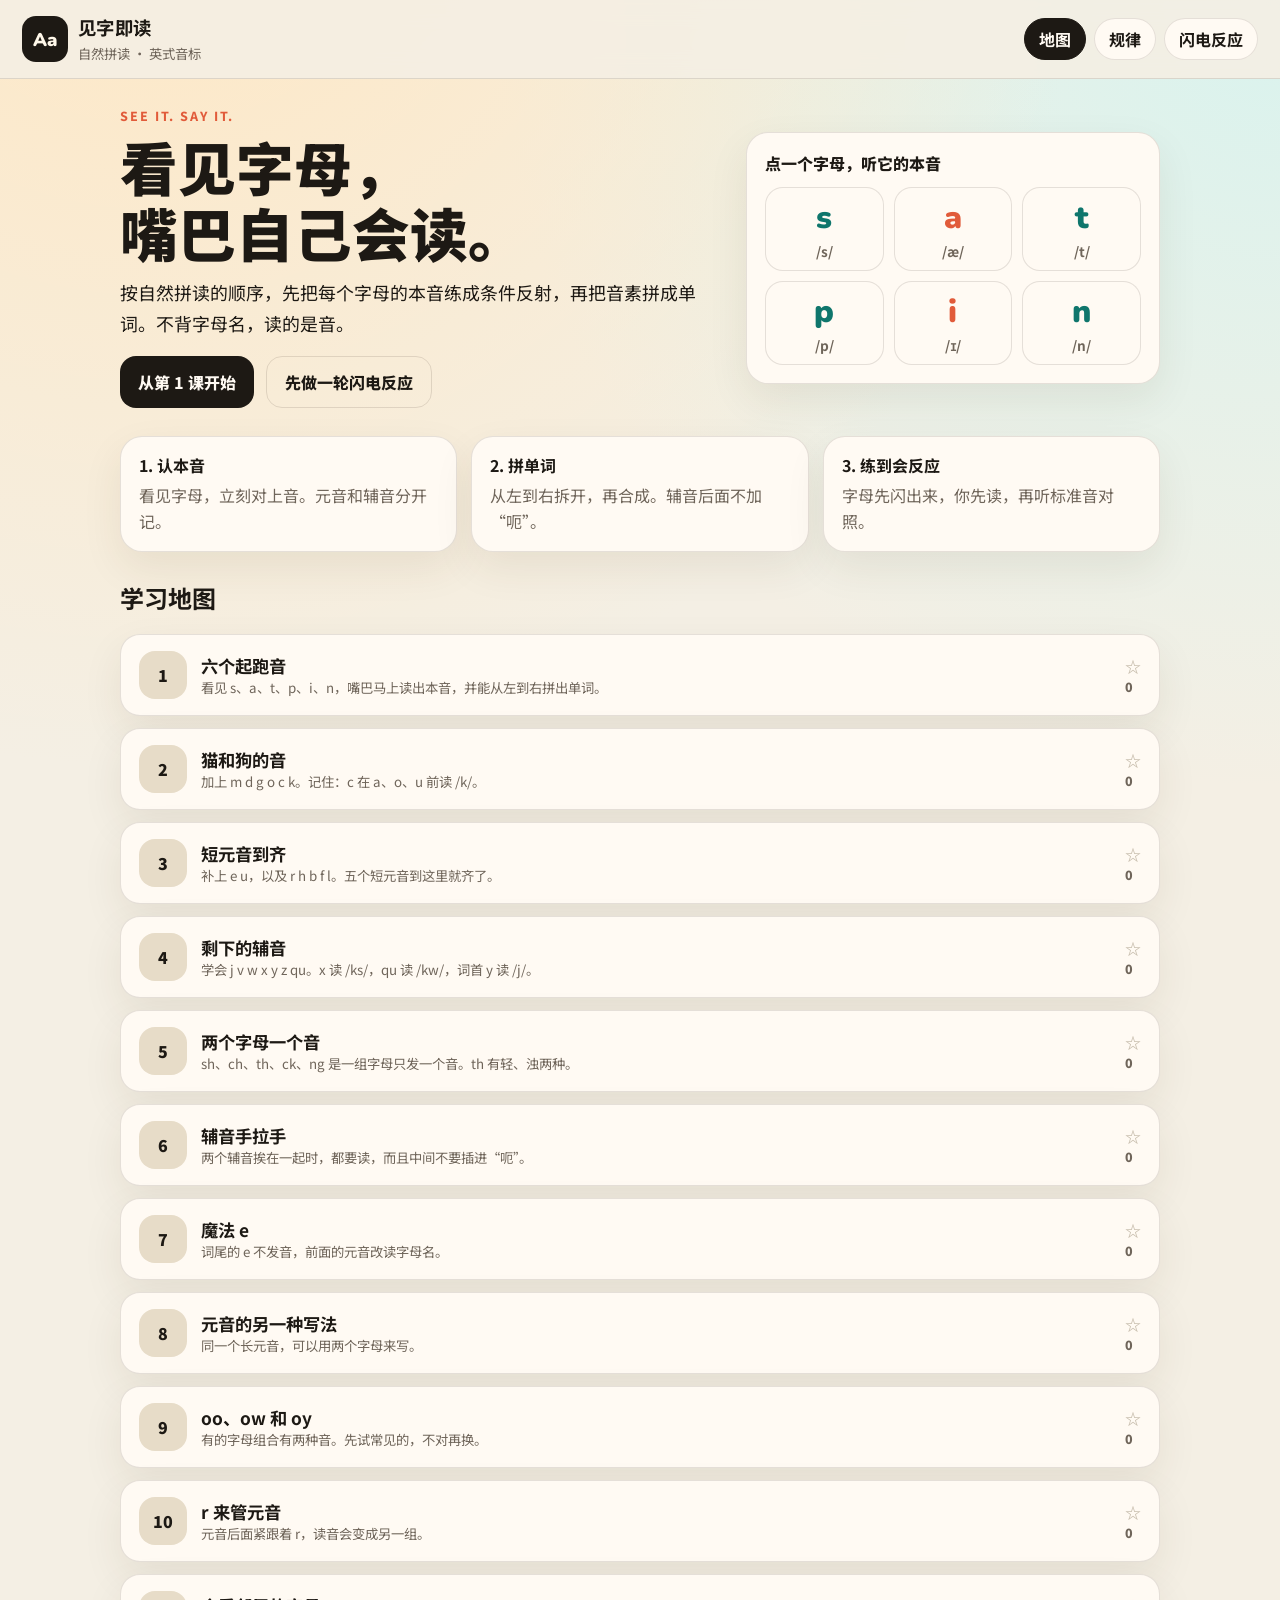
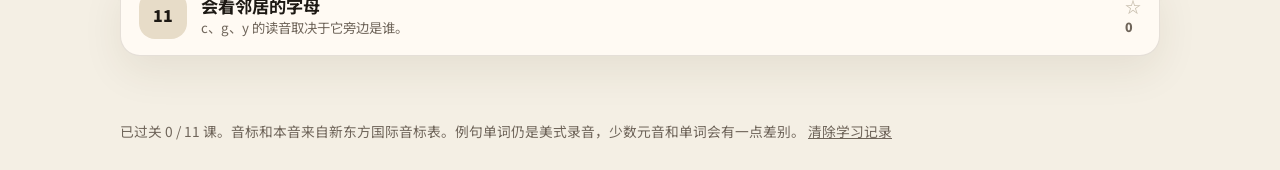
==== index.html @ 4225b6ac "init" ====
<!DOCTYPE html>
<html lang="zh-CN">
<head>
  <meta charset="UTF-8">
  <meta name="viewport" content="width=device-width, initial-scale=1">
  <title>见字即读 · 自然拼读</title>
  <link rel="icon" href="data:image/svg+xml,%3Csvg xmlns='http://www.w3.org/2000/svg' viewBox='0 0 64 64'%3E%3Crect rx='14' width='64' height='64' fill='%231d1914'/%3E%3Ctext x='32' y='42' text-anchor='middle' font-size='28' font-family='Arial' fill='%23fff8ea' font-weight='700'%3EAa%3C/text%3E%3C/svg%3E">
  <link rel="preconnect" href="https://fonts.googleapis.com">
  <link rel="preconnect" href="https://fonts.gstatic.com" crossorigin>
  <link href="https://fonts.googleapis.com/css2?family=Nunito:wght@800;900&family=Noto+Sans+SC:wght@500;700;900&display=swap" rel="stylesheet">
  <link rel="stylesheet" href="css/app.css?v=4">
</head>
<body>
  <div id="app"></div>
  <script src="js/data.js"></script>
  <script src="js/app.js"></script>
</body>
</html>
---- css/app.css ----
:root {
  --paper: #f4efe4;
  --paper-deep: #e7dcc8;
  --ink: #1d1914;
  --muted: #6f655a;
  --card: #fffaf3;
  --line: rgba(40, 30, 18, 0.12);
  --coral: #e15b3a;
  --teal: #0f766c;
  --violet: #5344a6;
  --gold: #b67912;
  --blend: #1d6a9a;
  --green: #1d7a45;
  --shadow: 0 16px 40px rgba(70, 46, 18, 0.08);
  --radius: 22px;
  font-family: "Noto Sans SC", "PingFang SC", "Nunito", "Avenir Next", sans-serif;
  color: var(--ink);
}

* { box-sizing: border-box; }

html, body { margin: 0; min-height: 100%; }

body {
  background:
    radial-gradient(circle at 12% -10%, #ffe7c2 0%, transparent 42%),
    radial-gradient(circle at 100% 0%, #d9f3ee 0%, transparent 36%),
    var(--paper);
  color: var(--ink);
}

button, input { font: inherit; color: inherit; }

button { cursor: pointer; }

button:focus-visible {
  outline: 3px solid #1d6a9a;
  outline-offset: 3px;
}

#app { min-height: 100vh; }

.topbar {
  position: sticky;
  top: 0;
  z-index: 5;
  display: flex;
  justify-content: space-between;
  align-items: center;
  gap: 16px;
  padding: 14px 22px;
  background: rgba(244, 239, 228, 0.9);
  backdrop-filter: blur(12px);
  border-bottom: 1px solid var(--line);
}

.brand, .text-btn, .back {
  display: inline-flex;
  align-items: center;
  gap: 10px;
  background: transparent;
  border: 0;
  padding: 0;
  text-align: left;
}

.brand strong { display: block; font-size: 1.15rem; letter-spacing: 0.02em; }
.brand small, .muted, .status { color: var(--muted); }

.logo {
  width: 46px;
  height: 46px;
  border-radius: 14px;
  display: grid;
  place-items: center;
  background: var(--ink);
  color: #fff8ea;
  font-family: Nunito, "Avenir Next", sans-serif;
  font-weight: 900;
  font-size: 1.15rem;
}

.topbar nav { display: flex; gap: 8px; flex-wrap: wrap; }

.topbar nav button, .shelf-btn, .choice, .mini, .demo-tile, .path-card, .rule-card, .speed-btn {
  border: 1.5px solid var(--line);
  background: var(--card);
  border-radius: 999px;
}

.topbar nav button { padding: 8px 14px; font-weight: 700; }
.topbar nav button.on { background: var(--ink); color: #fffaf3; border-color: var(--ink); }

main { max-width: 1080px; margin: 0 auto; padding: 28px 20px 64px; }

.hero { display: grid; grid-template-columns: 1.3fr 0.9fr; gap: 28px; align-items: center; }
.kicker { letter-spacing: 0.16em; text-transform: uppercase; font-size: 0.78rem; color: var(--coral); font-weight: 800; margin: 0 0 8px; }
h1 { font-size: clamp(2.2rem, 5vw, 3.6rem); line-height: 1.15; margin: 0 0 12px; font-weight: 900; }
.lead { font-size: 1.12rem; line-height: 1.7; margin: 0 0 18px; }
.hero-actions, .pager, .controls, .listens, .action-grid { display: flex; flex-wrap: wrap; gap: 12px; }

.btn {
  border: 0;
  border-radius: 16px;
  padding: 13px 18px;
  font-weight: 800;
  background: var(--ink);
  color: #fffaf3;
}
.btn.light { background: transparent; color: var(--ink); border: 1.5px solid var(--line); }
.btn-blend { background: var(--green); color: white; border: 0; border-radius: 16px; padding: 13px 18px; font-weight: 800; }
.btn-sound { background: var(--teal); color: white; border: 0; border-radius: 16px; padding: 13px 18px; font-weight: 800; }
.btn:disabled { opacity: 0.4; cursor: default; }

.demo {
  background: var(--card);
  border-radius: var(--radius);
  padding: 18px;
  box-shadow: var(--shadow);
  border: 1px solid var(--line);
}
.demo p { margin: 0 0 12px; font-weight: 800; }
.demo-row { display: grid; grid-template-columns: repeat(3, 1fr); gap: 10px; }
.demo-tile {
  border-radius: 18px;
  min-height: 84px;
  font-family: Nunito, "Avenir Next", sans-serif;
  font-size: 2rem;
  font-weight: 900;
  display: flex;
  flex-direction: column;
  align-items: center;
  justify-content: center;
  gap: 2px;
}
.demo-tile small { font-family: "Noto Sans SC", sans-serif; font-size: 0.85rem; font-weight: 700; color: var(--muted); }

.steps { display: grid; grid-template-columns: repeat(3, 1fr); gap: 14px; margin: 28px 0; }
.step, .rule-card, .path-card, .stage, .lesson, .panel {
  background: var(--card);
  border: 1px solid var(--line);
  border-radius: var(--radius);
  box-shadow: var(--shadow);
}
.step { padding: 16px 18px; }
.step b { display: block; margin-bottom: 6px; }
.step span { color: var(--muted); line-height: 1.6; }

.path { display: flex; flex-direction: column; gap: 12px; }
.path-card {
  width: 100%;
  text-align: left;
  border-radius: 20px;
  padding: 16px 18px;
  display: grid;
  grid-template-columns: auto 1fr auto;
  gap: 14px;
  align-items: center;
}
.path-card:hover { transform: translateY(-1px); }
.num {
  width: 48px; height: 48px; border-radius: 16px;
  display: grid; place-items: center;
  background: var(--paper-deep); font-weight: 900;
}
.path-card strong { display: block; font-size: 1.08rem; }
.path-card small { display: block; color: var(--muted); line-height: 1.45; }
.star small { color: var(--muted); font-size: 0.78rem; }
.star { font-weight: 900; color: var(--gold); }
.star.off { color: #c8beae; }

.page-head { margin-bottom: 18px; }
.back { color: var(--muted); font-weight: 700; margin-bottom: 10px; }
.chips { display: flex; flex-wrap: wrap; gap: 8px; margin: 14px 0 18px; }
.mini {
  border-radius: 16px;
  min-width: 72px;
  padding: 8px 10px;
  font-family: Nunito, "Avenir Next", sans-serif;
  font-weight: 900;
  font-size: 1.25rem;
  display: flex;
  flex-direction: column;
  align-items: center;
}
.mini small { font-family: "Noto Sans SC", sans-serif; font-size: 0.75rem; color: var(--muted); font-weight: 700; }

.action-grid { display: grid; grid-template-columns: repeat(4, 1fr); margin: 8px 0 12px; }
.action-grid button {
  border-radius: 18px;
  border: 1px solid var(--line);
  background: var(--card);
  padding: 18px 12px;
  font-weight: 800;
  box-shadow: var(--shadow);
}
.action-grid button span { display: block; color: var(--muted); font-weight: 600; font-size: 0.86rem; margin-top: 4px; }

.lesson { padding: 28px 22px 22px; text-align: center; }
.giant {
  width: min(100%, 280px);
  min-height: 150px;
  margin: 8px auto 8px;
  border-radius: 28px;
  display: grid;
  place-items: center;
  font-family: Nunito, "Avenir Next", sans-serif;
  font-weight: 900;
  font-size: 5rem;
  letter-spacing: -0.04em;
  border: 4px solid currentColor;
  background: white;
}
.giant.wide { font-size: 3.4rem; }
.ipa-lg { font-size: 1.6rem; margin: 8px 0; font-weight: 800; }
.hint { max-width: 640px; margin: 0 auto 16px; line-height: 1.7; color: #3d342b; }
.keyword {
  display: inline-flex;
  align-items: center;
  gap: 10px;
  padding: 8px 14px;
  border-radius: 999px;
  background: var(--paper);
  margin-bottom: 16px;
  font-weight: 800;
}
.dots { display: flex; justify-content: center; gap: 6px; margin: 8px 0 16px; }
.dots i { width: 8px; height: 8px; border-radius: 99px; background: #ddd3c4; display: block; }
.dots i.on { background: var(--ink); width: 22px; }

.kind-vowel { color: var(--coral); }
.kind-consonant { color: var(--teal); }
.kind-team { color: var(--violet); }
.kind-magic { color: var(--gold); }
.kind-blend { color: var(--blend); }

.shelf {
  display: flex;
  gap: 8px;
  overflow-x: auto;
  padding: 4px 2px 12px;
  margin-bottom: 8px;
}
.shelf-btn { padding: 8px 14px; font-weight: 800; white-space: nowrap; border-radius: 999px; }
.shelf-btn.active { background: var(--ink); color: #fffaf3; border-color: var(--ink); }

.stage { padding: 28px 18px 22px; text-align: center; }
.track {
  display: flex;
  justify-content: center;
  align-items: flex-start;
  gap: 18px;
  min-height: 150px;
  transition: gap 0.45s cubic-bezier(0.34, 1.56, 0.64, 1);
}
.slot { display: flex; flex-direction: column; align-items: center; }
.card {
  min-width: 92px;
  height: 100px;
  padding: 0 12px;
  border-radius: 22px;
  border: 4px solid currentColor;
  background: white;
  font-family: Nunito, "Avenir Next", sans-serif;
  font-size: 3rem;
  font-weight: 900;
  letter-spacing: -0.04em;
  box-shadow: 0 10px 0 rgba(40, 30, 18, 0.05);
}
.card.wide { font-size: 2.1rem; }
.card:hover { transform: translateY(-3px); }
.card.active {
  transform: translateY(-8px) scale(1.08);
  background: #fff;
  box-shadow: 0 14px 0 rgba(40, 30, 18, 0.1);
}
.ipa { margin-top: 8px; color: var(--muted); font-weight: 800; background: var(--paper); border-radius: 999px; padding: 2px 8px; }

.stage.merged .track { gap: 0; }
.stage.merged .card {
  border-radius: 0;
  color: white;
  background: var(--green);
  border-color: #166538;
  box-shadow: none;
}
.stage.merged .slot:first-child .card { border-top-left-radius: 22px; border-bottom-left-radius: 22px; }
.stage.merged .slot:last-child .card { border-top-right-radius: 22px; border-bottom-right-radius: 22px; }
.stage.merged .ipa { opacity: 0; }

.result {
  min-height: 74px;
  display: flex;
  justify-content: center;
  align-items: center;
  gap: 12px;
  opacity: 0;
  transform: scale(0.8);
  transition: 0.35s cubic-bezier(0.34, 1.56, 0.64, 1);
}
.result.show { opacity: 1; transform: none; }
.result b { display: block; font-size: 2rem; color: var(--green); letter-spacing: 0.04em; }
.result small { color: var(--muted); font-weight: 700; }
.res-emoji { font-size: 3rem; animation: bob 0.7s ease-in-out infinite alternate; }
.formula { min-height: 28px; color: var(--muted); font-weight: 800; opacity: 0; }
.formula.show { opacity: 1; }
.controls { justify-content: center; margin-top: 8px; }

@keyframes bob { from { transform: translateY(0); } to { transform: translateY(-6px); } }

.quiz-card, .reflex-card, .rule-card, .panel { padding: 22px; }
.choices { display: grid; grid-template-columns: 1fr 1fr; gap: 12px; margin-top: 16px; }
.choice {
  border-radius: 18px;
  min-height: 84px;
  padding: 12px;
  font-weight: 800;
  font-size: 1.35rem;
}
.choice small { display: block; color: var(--muted); font-size: 0.9rem; margin-top: 4px; }
.choice.good { background: #e7f6ec; border-color: var(--green); }
.choice.bad { background: #fde8e3; border-color: var(--coral); }
.feedback { margin-top: 14px; font-weight: 800; }
.progress-label { color: var(--muted); font-weight: 700; }

.reflex-face {
  min-height: 220px;
  display: grid;
  place-items: center;
  font-family: Nunito, "Avenir Next", sans-serif;
  font-weight: 900;
  font-size: 7rem;
  letter-spacing: -0.05em;
  background: white;
  border-radius: 28px;
  border: 4px solid var(--ink);
  margin: 12px 0;
}
.reflex-face small {
  display: block;
  font-family: "Noto Sans SC", sans-serif;
  font-size: 1.1rem;
  letter-spacing: 0;
  color: var(--muted);
  font-weight: 800;
}
.speed-row { display: flex; gap: 8px; margin: 12px 0; }
.speed-btn { padding: 8px 12px; font-weight: 800; }
.speed-btn.on { background: var(--ink); color: white; }

.rule-list { display: grid; grid-template-columns: 1fr 1fr; gap: 12px; }
.rule-card { text-align: left; padding: 18px; }
.rule-card b { display: block; margin-bottom: 6px; font-size: 1.08rem; }
.rule-card span { color: var(--muted); line-height: 1.55; }

.pairs { display: flex; flex-wrap: wrap; gap: 10px; justify-content: center; margin: 12px 0; }
.pair { display: flex; gap: 6px; align-items: center; }
.pair i { color: var(--muted); font-style: normal; font-weight: 900; }

.footer {
  max-width: 1080px;
  margin: 0 auto;
  padding: 0 20px 28px;
  color: var(--muted);
  font-size: 0.86rem;
  line-height: 1.6;
}
.footer button { background: none; border: 0; color: var(--muted); text-decoration: underline; padding: 0; }

@media (max-width: 800px) {
  .hero, .steps, .action-grid, .rule-list, .choices { grid-template-columns: 1fr 1fr; }
  .hero { grid-template-columns: 1fr; }
  .topbar { flex-direction: column; align-items: stretch; }
  .reflex-face { font-size: 5rem; min-height: 170px; }
  .card { min-width: 64px; height: 78px; font-size: 2.1rem; padding: 0 8px; }
  .card.wide { font-size: 1.45rem; }
  .track { gap: 6px; }
}

@media (max-width: 560px) {
  .steps, .action-grid, .rule-list { grid-template-columns: 1fr; }
  .demo-row { grid-template-columns: repeat(3, 1fr); }
}

@media (prefers-reduced-motion: reduce) {
  .res-emoji { animation: none; }
  .track, .result, .card { transition: none; }
}
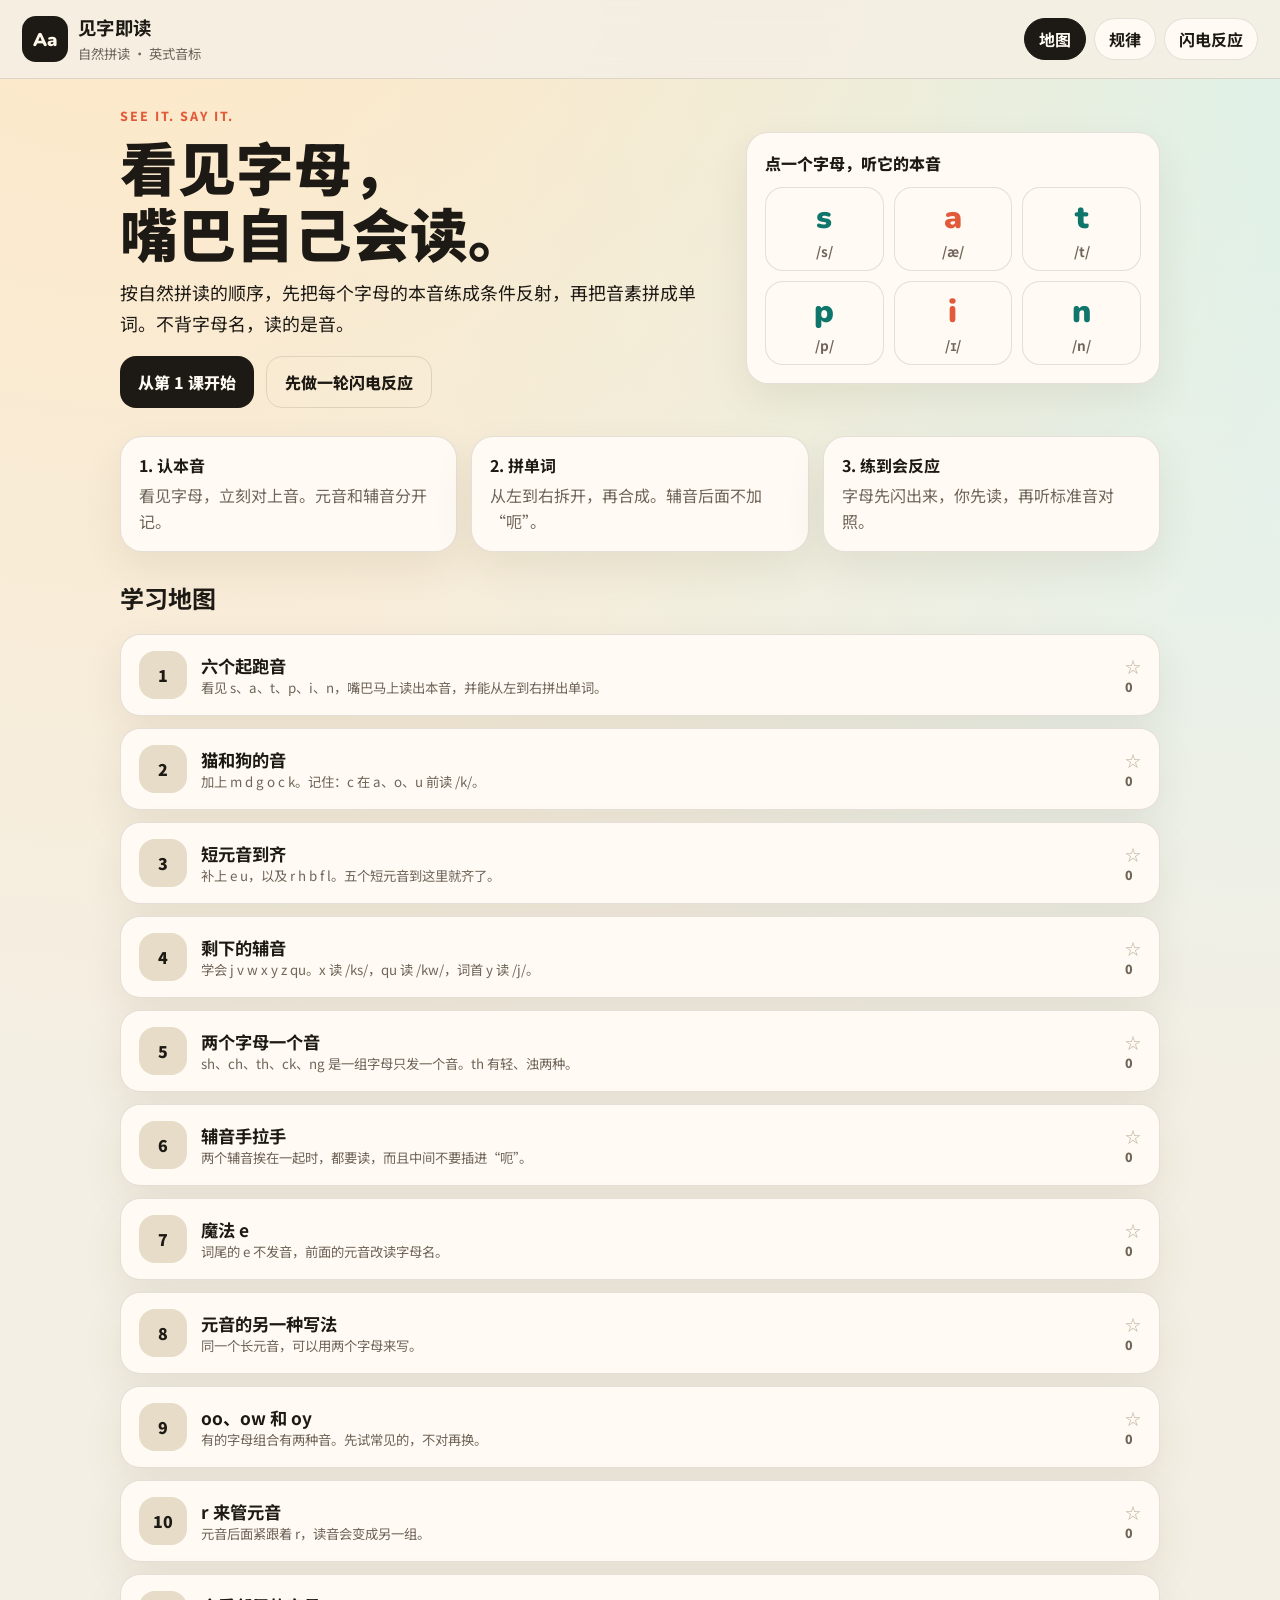
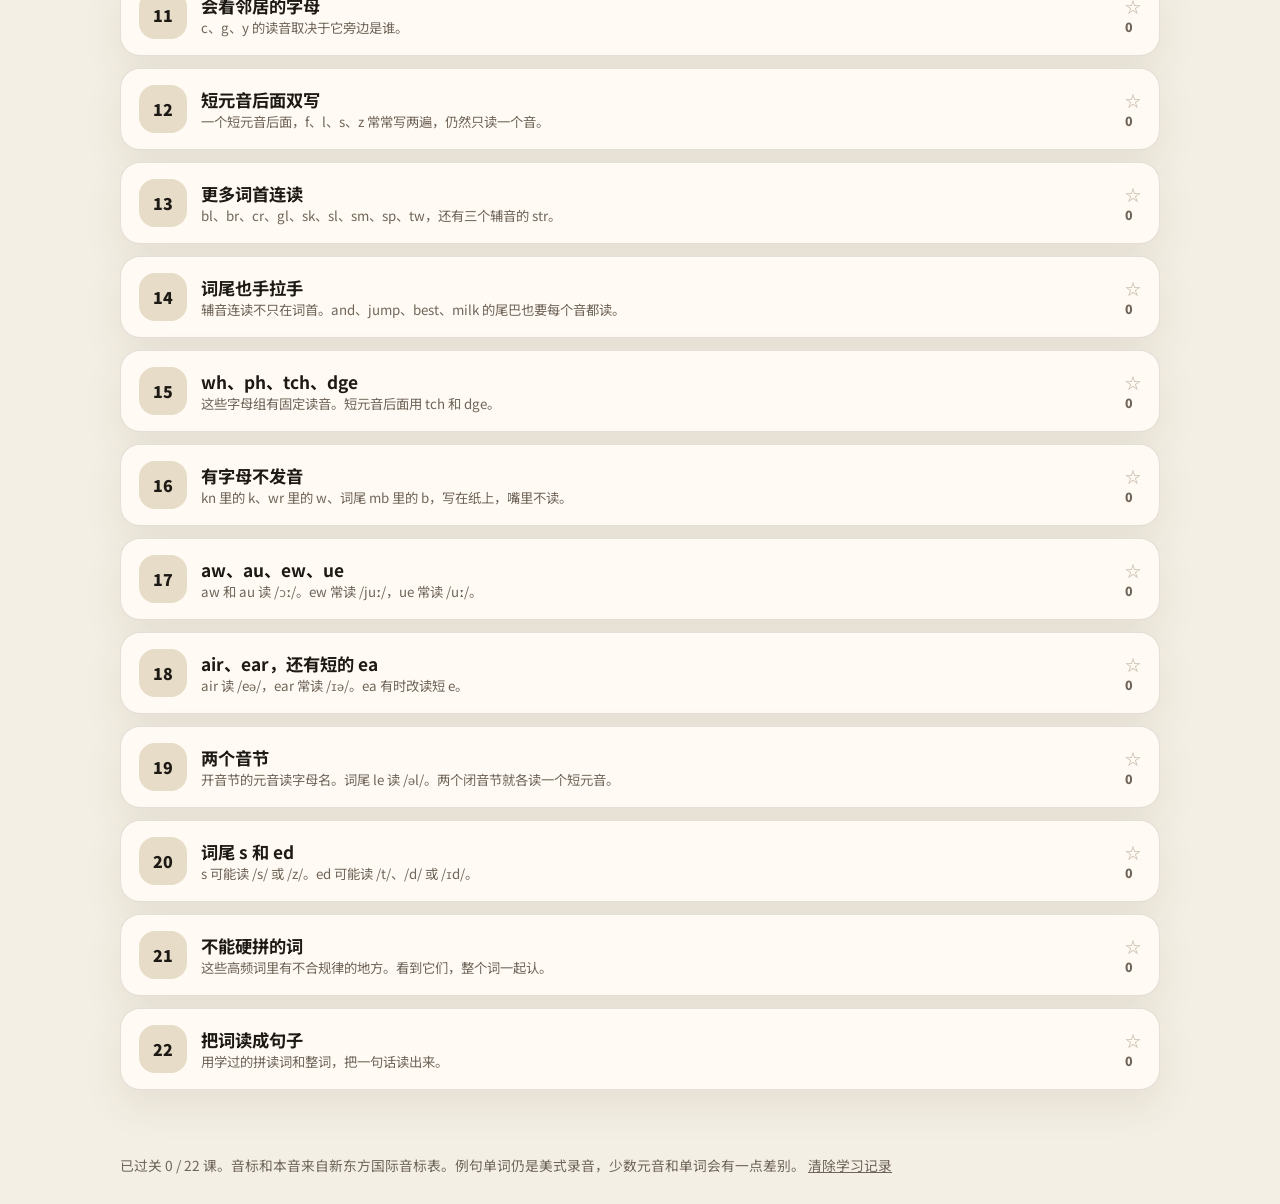
==== commit 328517b5: "update 5 files" ====
--- a/index.html
+++ b/index.html
@@ -8,11 +8,12 @@
   <link rel="preconnect" href="https://fonts.googleapis.com">
   <link rel="preconnect" href="https://fonts.gstatic.com" crossorigin>
   <link href="https://fonts.googleapis.com/css2?family=Nunito:wght@800;900&family=Noto+Sans+SC:wght@500;700;900&display=swap" rel="stylesheet">
-  <link rel="stylesheet" href="css/app.css?v=4">
+  <link rel="stylesheet" href="css/app.css?v=5">
 </head>
 <body>
   <div id="app"></div>
   <script src="js/data.js"></script>
+  <script src="js/more.js"></script>
   <script src="js/app.js"></script>
 </body>
 </html>
--- a/css/app.css
+++ b/css/app.css
@@ -302,6 +302,16 @@
 .result b { display: block; font-size: 2rem; color: var(--green); letter-spacing: 0.04em; }
 .result small { color: var(--muted); font-weight: 700; }
 .res-emoji { font-size: 3rem; animation: bob 0.7s ease-in-out infinite alternate; }
+.sentence { font-size: 1.7rem; line-height: 2; }
+.sentence button {
+  border: 0;
+  background: transparent;
+  font-weight: 900;
+  border-bottom: 3px solid var(--line);
+  margin: 0 3px;
+  padding: 0 2px;
+}
+.sentence button.on { color: var(--coral); border-color: var(--coral); }
 .formula { min-height: 28px; color: var(--muted); font-weight: 800; opacity: 0; }
 .formula.show { opacity: 1; }
 .controls { justify-content: center; margin-top: 8px; }
